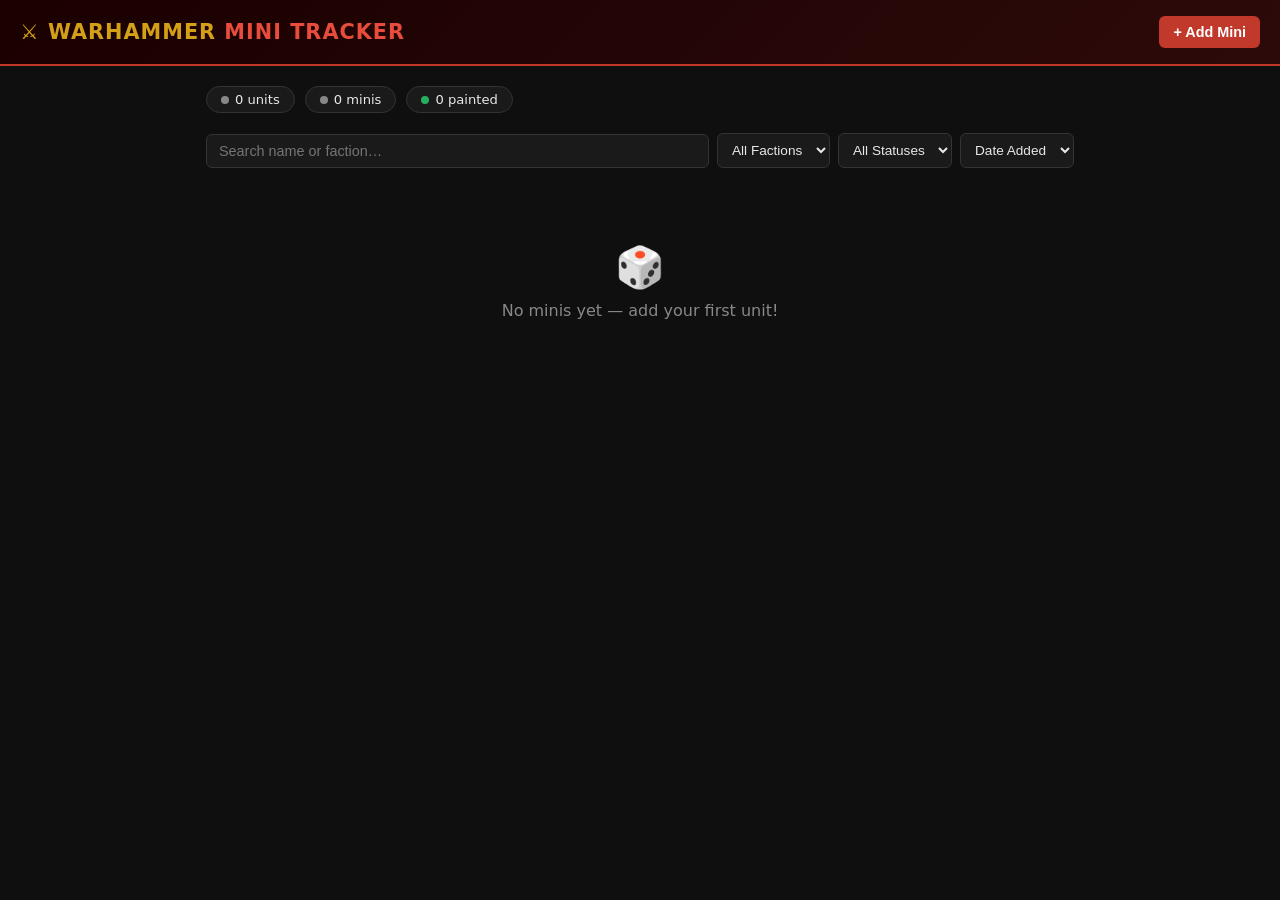
==== index.html @ ddbdaffd "Add Warhammer mini tracker web app Single-file HTML/CSS/JS tracker with localStorage persistence. Tr" ====
<!DOCTYPE html>
<html lang="en">
<head>
  <meta charset="UTF-8" />
  <meta name="viewport" content="width=device-width, initial-scale=1.0" />
  <title>Warhammer Mini Tracker</title>
  <style>
    *, *::before, *::after { box-sizing: border-box; margin: 0; padding: 0; }

    :root {
      --bg: #0f0f0f;
      --surface: #1a1a1a;
      --surface2: #242424;
      --border: #333;
      --accent: #c0392b;
      --accent2: #e74c3c;
      --gold: #d4a017;
      --text: #e8e8e8;
      --muted: #888;
      --unpainted: #555;
      --primed: #7f8c8d;
      --wip: #e67e22;
      --done: #27ae60;
    }

    body {
      background: var(--bg);
      color: var(--text);
      font-family: 'Segoe UI', system-ui, sans-serif;
      min-height: 100vh;
    }

    header {
      background: linear-gradient(135deg, #1a0000, #2d0a0a);
      border-bottom: 2px solid var(--accent);
      padding: 16px 20px;
      display: flex;
      align-items: center;
      justify-content: space-between;
      gap: 12px;
      position: sticky;
      top: 0;
      z-index: 100;
    }

    header h1 {
      font-size: 1.3rem;
      font-weight: 700;
      color: var(--gold);
      letter-spacing: 1px;
      text-transform: uppercase;
      white-space: nowrap;
    }

    header h1 span { color: var(--accent2); }

    .header-actions { display: flex; gap: 8px; }

    button {
      cursor: pointer;
      border: none;
      border-radius: 6px;
      font-size: 0.9rem;
      font-weight: 600;
      padding: 8px 14px;
      transition: background 0.15s, transform 0.1s;
    }
    button:active { transform: scale(0.97); }

    .btn-primary {
      background: var(--accent);
      color: #fff;
    }
    .btn-primary:hover { background: var(--accent2); }

    .btn-secondary {
      background: var(--surface2);
      color: var(--text);
      border: 1px solid var(--border);
    }
    .btn-secondary:hover { background: #2e2e2e; }

    .btn-danger {
      background: transparent;
      color: #e74c3c;
      border: 1px solid #e74c3c44;
      padding: 5px 10px;
      font-size: 0.8rem;
    }
    .btn-danger:hover { background: #e74c3c22; }

    .btn-edit {
      background: transparent;
      color: var(--gold);
      border: 1px solid #d4a01744;
      padding: 5px 10px;
      font-size: 0.8rem;
    }
    .btn-edit:hover { background: #d4a01722; }

    main { max-width: 900px; margin: 0 auto; padding: 20px 16px; }

    /* Stats bar */
    .stats {
      display: flex;
      gap: 10px;
      flex-wrap: wrap;
      margin-bottom: 20px;
    }
    .stat-chip {
      background: var(--surface);
      border: 1px solid var(--border);
      border-radius: 20px;
      padding: 5px 14px;
      font-size: 0.82rem;
      display: flex;
      align-items: center;
      gap: 6px;
    }
    .stat-chip .dot {
      width: 8px; height: 8px;
      border-radius: 50%;
      flex-shrink: 0;
    }

    /* Filters */
    .filters {
      display: flex;
      gap: 8px;
      flex-wrap: wrap;
      margin-bottom: 16px;
      align-items: center;
    }
    .filters input[type="text"] {
      flex: 1;
      min-width: 140px;
      background: var(--surface);
      border: 1px solid var(--border);
      border-radius: 6px;
      color: var(--text);
      padding: 8px 12px;
      font-size: 0.9rem;
    }
    .filters input[type="text"]:focus { outline: none; border-color: var(--accent); }

    select {
      background: var(--surface);
      border: 1px solid var(--border);
      border-radius: 6px;
      color: var(--text);
      padding: 8px 10px;
      font-size: 0.85rem;
      cursor: pointer;
    }
    select:focus { outline: none; border-color: var(--accent); }

    /* Mini cards grid */
    .grid {
      display: grid;
      grid-template-columns: repeat(auto-fill, minmax(260px, 1fr));
      gap: 12px;
    }

    .card {
      background: var(--surface);
      border: 1px solid var(--border);
      border-radius: 10px;
      padding: 14px;
      display: flex;
      flex-direction: column;
      gap: 8px;
      transition: border-color 0.2s;
    }
    .card:hover { border-color: #555; }

    .card-top {
      display: flex;
      justify-content: space-between;
      align-items: flex-start;
      gap: 8px;
    }

    .card-name {
      font-weight: 700;
      font-size: 1rem;
      color: var(--text);
      line-height: 1.3;
    }

    .card-qty {
      background: var(--surface2);
      border: 1px solid var(--border);
      border-radius: 12px;
      padding: 2px 9px;
      font-size: 0.78rem;
      color: var(--muted);
      white-space: nowrap;
      flex-shrink: 0;
    }

    .card-faction {
      font-size: 0.8rem;
      color: var(--gold);
      font-weight: 600;
      text-transform: uppercase;
      letter-spacing: 0.5px;
    }

    .card-meta {
      display: flex;
      gap: 6px;
      align-items: center;
      flex-wrap: wrap;
    }

    .status-badge {
      border-radius: 12px;
      padding: 3px 10px;
      font-size: 0.75rem;
      font-weight: 700;
      text-transform: uppercase;
      letter-spacing: 0.5px;
    }
    .status-unpainted { background: #55555533; color: #aaa; border: 1px solid #555; }
    .status-primed    { background: #7f8c8d33; color: #aaa; border: 1px solid #7f8c8d; }
    .status-wip       { background: #e67e2233; color: #e67e22; border: 1px solid #e67e22; }
    .status-done      { background: #27ae6033; color: #27ae60; border: 1px solid #27ae60; }

    .card-points {
      font-size: 0.78rem;
      color: var(--muted);
    }
    .card-points span { color: var(--text); font-weight: 600; }

    .card-notes {
      font-size: 0.82rem;
      color: var(--muted);
      font-style: italic;
      border-top: 1px solid var(--border);
      padding-top: 8px;
    }

    .card-actions {
      display: flex;
      gap: 6px;
      margin-top: 4px;
    }

    .empty {
      grid-column: 1 / -1;
      text-align: center;
      padding: 60px 20px;
      color: var(--muted);
    }
    .empty p:first-child { font-size: 2.5rem; margin-bottom: 10px; }

    /* Modal */
    .modal-overlay {
      display: none;
      position: fixed;
      inset: 0;
      background: #000000bb;
      z-index: 200;
      align-items: center;
      justify-content: center;
      padding: 16px;
    }
    .modal-overlay.open { display: flex; }

    .modal {
      background: var(--surface);
      border: 1px solid var(--border);
      border-radius: 12px;
      padding: 24px;
      width: 100%;
      max-width: 460px;
      max-height: 90vh;
      overflow-y: auto;
    }

    .modal h2 {
      font-size: 1.1rem;
      color: var(--gold);
      text-transform: uppercase;
      letter-spacing: 1px;
      margin-bottom: 20px;
    }

    .form-row {
      display: flex;
      gap: 10px;
    }

    .field {
      display: flex;
      flex-direction: column;
      gap: 5px;
      margin-bottom: 14px;
      flex: 1;
    }

    label {
      font-size: 0.8rem;
      color: var(--muted);
      text-transform: uppercase;
      letter-spacing: 0.5px;
    }

    input[type="text"], input[type="number"], textarea, .modal select {
      background: var(--surface2);
      border: 1px solid var(--border);
      border-radius: 6px;
      color: var(--text);
      padding: 9px 11px;
      font-size: 0.9rem;
      width: 100%;
    }
    input:focus, textarea:focus, .modal select:focus { outline: none; border-color: var(--accent); }

    textarea { resize: vertical; min-height: 70px; font-family: inherit; }

    .modal-actions {
      display: flex;
      gap: 8px;
      justify-content: flex-end;
      margin-top: 20px;
    }

    /* Progress bar */
    .progress-section { margin-bottom: 20px; }
    .progress-label {
      display: flex;
      justify-content: space-between;
      font-size: 0.78rem;
      color: var(--muted);
      margin-bottom: 5px;
    }
    .progress-bar {
      height: 6px;
      background: var(--surface2);
      border-radius: 3px;
      overflow: hidden;
      display: flex;
      gap: 2px;
    }
    .progress-bar div { height: 100%; transition: width 0.4s; }
    .pb-unpainted { background: #555; }
    .pb-primed    { background: #7f8c8d; }
    .pb-wip       { background: #e67e22; }
    .pb-done      { background: #27ae60; }

    @media (max-width: 480px) {
      header h1 { font-size: 1.05rem; }
      .grid { grid-template-columns: 1fr; }
    }
  </style>
</head>
<body>

<header>
  <h1>⚔ Warhammer <span>Mini Tracker</span></h1>
  <div class="header-actions">
    <button class="btn-primary" onclick="openModal()">+ Add Mini</button>
  </div>
</header>

<main>
  <div class="stats" id="stats"></div>

  <div class="progress-section" id="progressSection"></div>

  <div class="filters">
    <input type="text" id="search" placeholder="Search name or faction…" oninput="render()" />
    <select id="filterFaction" onchange="render()"><option value="">All Factions</option></select>
    <select id="filterStatus" onchange="render()">
      <option value="">All Statuses</option>
      <option value="unpainted">Unpainted</option>
      <option value="primed">Primed</option>
      <option value="wip">WIP</option>
      <option value="done">Done</option>
    </select>
    <select id="sortBy" onchange="render()">
      <option value="added">Date Added</option>
      <option value="name">Name</option>
      <option value="faction">Faction</option>
      <option value="status">Status</option>
    </select>
  </div>

  <div class="grid" id="grid"></div>
</main>

<!-- Modal -->
<div class="modal-overlay" id="modalOverlay" onclick="overlayClick(event)">
  <div class="modal">
    <h2 id="modalTitle">Add Mini</h2>
    <div class="form-row">
      <div class="field" style="flex:2">
        <label for="fName">Unit Name *</label>
        <input type="text" id="fName" placeholder="e.g. Space Marine Intercessors" />
      </div>
      <div class="field" style="flex:1">
        <label for="fQty">Qty</label>
        <input type="number" id="fQty" min="1" value="1" />
      </div>
    </div>
    <div class="field">
      <label for="fFaction">Faction / Army</label>
      <input type="text" id="fFaction" placeholder="e.g. Space Marines" list="factionList" />
      <datalist id="factionList"></datalist>
    </div>
    <div class="form-row">
      <div class="field">
        <label for="fStatus">Paint Status</label>
        <select id="fStatus">
          <option value="unpainted">Unpainted</option>
          <option value="primed">Primed</option>
          <option value="wip">WIP</option>
          <option value="done">Done</option>
        </select>
      </div>
      <div class="field">
        <label for="fPoints">Points Cost</label>
        <input type="number" id="fPoints" min="0" placeholder="e.g. 100" />
      </div>
    </div>
    <div class="field">
      <label for="fNotes">Notes</label>
      <textarea id="fNotes" placeholder="Basing ideas, colours, WIP progress…"></textarea>
    </div>
    <div class="modal-actions">
      <button class="btn-secondary" onclick="closeModal()">Cancel</button>
      <button class="btn-primary" onclick="saveMini()">Save</button>
    </div>
  </div>
</div>

<script>
  const STORAGE_KEY = 'wh_minis_v1';
  let minis = JSON.parse(localStorage.getItem(STORAGE_KEY) || '[]');
  let editingId = null;

  const STATUS_ORDER = { unpainted: 0, primed: 1, wip: 2, done: 3 };
  const STATUS_LABEL = { unpainted: 'Unpainted', primed: 'Primed', wip: 'WIP', done: 'Done' };

  function save() {
    localStorage.setItem(STORAGE_KEY, JSON.stringify(minis));
  }

  function uid() {
    return Date.now().toString(36) + Math.random().toString(36).slice(2);
  }

  function factions() {
    return [...new Set(minis.map(m => m.faction).filter(Boolean))].sort();
  }

  function openModal(id = null) {
    editingId = id;
    const m = id ? minis.find(x => x.id === id) : null;
    document.getElementById('modalTitle').textContent = id ? 'Edit Mini' : 'Add Mini';
    document.getElementById('fName').value = m?.name || '';
    document.getElementById('fQty').value = m?.qty ?? 1;
    document.getElementById('fFaction').value = m?.faction || '';
    document.getElementById('fStatus').value = m?.status || 'unpainted';
    document.getElementById('fPoints').value = m?.points ?? '';
    document.getElementById('fNotes').value = m?.notes || '';
    document.getElementById('modalOverlay').classList.add('open');
    document.getElementById('fName').focus();
  }

  function closeModal() {
    document.getElementById('modalOverlay').classList.remove('open');
    editingId = null;
  }

  function overlayClick(e) {
    if (e.target === document.getElementById('modalOverlay')) closeModal();
  }

  function saveMini() {
    const name = document.getElementById('fName').value.trim();
    if (!name) { document.getElementById('fName').focus(); return; }

    const data = {
      name,
      qty: Math.max(1, parseInt(document.getElementById('fQty').value) || 1),
      faction: document.getElementById('fFaction').value.trim(),
      status: document.getElementById('fStatus').value,
      points: document.getElementById('fPoints').value !== '' ? parseInt(document.getElementById('fPoints').value) : null,
      notes: document.getElementById('fNotes').value.trim(),
    };

    if (editingId) {
      const idx = minis.findIndex(m => m.id === editingId);
      minis[idx] = { ...minis[idx], ...data };
    } else {
      minis.push({ id: uid(), added: Date.now(), ...data });
    }

    save();
    closeModal();
    render();
  }

  function deleteMini(id) {
    const m = minis.find(x => x.id === id);
    if (!confirm(`Delete "${m?.name}"?`)) return;
    minis = minis.filter(x => x.id !== id);
    save();
    render();
  }

  function render() {
    const search = document.getElementById('search').value.toLowerCase();
    const filterFaction = document.getElementById('filterFaction').value;
    const filterStatus = document.getElementById('filterStatus').value;
    const sortBy = document.getElementById('sortBy').value;

    // Update faction datalist
    const dl = document.getElementById('factionList');
    dl.innerHTML = factions().map(f => `<option value="${esc(f)}">`).join('');

    // Update faction filter dropdown
    const ff = document.getElementById('filterFaction');
    const prevFaction = ff.value;
    ff.innerHTML = '<option value="">All Factions</option>' +
      factions().map(f => `<option value="${esc(f)}" ${f === prevFaction ? 'selected' : ''}>${esc(f)}</option>`).join('');

    let filtered = minis.filter(m => {
      if (filterFaction && m.faction !== filterFaction) return false;
      if (filterStatus && m.status !== filterStatus) return false;
      if (search && !m.name.toLowerCase().includes(search) && !m.faction?.toLowerCase().includes(search)) return false;
      return true;
    });

    filtered.sort((a, b) => {
      if (sortBy === 'name') return a.name.localeCompare(b.name);
      if (sortBy === 'faction') return (a.faction || '').localeCompare(b.faction || '') || a.name.localeCompare(b.name);
      if (sortBy === 'status') return STATUS_ORDER[a.status] - STATUS_ORDER[b.status];
      return b.added - a.added;
    });

    // Stats
    const totalMinis = minis.reduce((s, m) => s + m.qty, 0);
    const counts = { unpainted: 0, primed: 0, wip: 0, done: 0 };
    minis.forEach(m => { counts[m.status] = (counts[m.status] || 0) + m.qty; });
    const totalPoints = minis.reduce((s, m) => s + (m.points != null ? m.points * m.qty : 0), 0);

    document.getElementById('stats').innerHTML = `
      <div class="stat-chip"><span class="dot" style="background:#888"></span>${minis.length} unit${minis.length !== 1 ? 's' : ''}</div>
      <div class="stat-chip"><span class="dot" style="background:#888"></span>${totalMinis} mini${totalMinis !== 1 ? 's' : ''}</div>
      ${totalPoints > 0 ? `<div class="stat-chip"><span class="dot" style="background:var(--gold)"></span>${totalPoints} pts</div>` : ''}
      <div class="stat-chip"><span class="dot" style="background:var(--done)"></span>${counts.done} painted</div>
    `;

    // Progress bar
    const ps = document.getElementById('progressSection');
    if (totalMinis > 0) {
      const pct = s => ((counts[s] / totalMinis) * 100).toFixed(1);
      ps.innerHTML = `
        <div class="progress-label"><span>Painting Progress</span><span>${counts.done} / ${totalMinis} done (${pct('done')}%)</span></div>
        <div class="progress-bar">
          <div class="pb-done"    style="width:${pct('done')}%"></div>
          <div class="pb-wip"     style="width:${pct('wip')}%"></div>
          <div class="pb-primed"  style="width:${pct('primed')}%"></div>
          <div class="pb-unpainted" style="width:${pct('unpainted')}%"></div>
        </div>
      `;
    } else {
      ps.innerHTML = '';
    }

    // Grid
    const grid = document.getElementById('grid');
    if (filtered.length === 0) {
      grid.innerHTML = `<div class="empty"><p>🎲</p><p>${minis.length === 0 ? 'No minis yet — add your first unit!' : 'No minis match your filters.'}</p></div>`;
      return;
    }

    grid.innerHTML = filtered.map(m => `
      <div class="card">
        <div class="card-top">
          <div class="card-name">${esc(m.name)}</div>
          <div class="card-qty">×${m.qty}</div>
        </div>
        ${m.faction ? `<div class="card-faction">${esc(m.faction)}</div>` : ''}
        <div class="card-meta">
          <span class="status-badge status-${m.status}">${STATUS_LABEL[m.status]}</span>
          ${m.points != null ? `<span class="card-points"><span>${m.points * m.qty}</span> pts${m.qty > 1 ? ` (${m.points}/model)` : ''}</span>` : ''}
        </div>
        ${m.notes ? `<div class="card-notes">${esc(m.notes)}</div>` : ''}
        <div class="card-actions">
          <button class="btn-edit" onclick="openModal('${m.id}')">Edit</button>
          <button class="btn-danger" onclick="deleteMini('${m.id}')">Delete</button>
        </div>
      </div>
    `).join('');
  }

  function esc(s) {
    return String(s).replace(/&/g,'&amp;').replace(/</g,'&lt;').replace(/>/g,'&gt;').replace(/"/g,'&quot;');
  }

  // Keyboard shortcut: Escape closes modal
  document.addEventListener('keydown', e => {
    if (e.key === 'Escape') closeModal();
    if (e.key === 'Enter' && e.ctrlKey && document.getElementById('modalOverlay').classList.contains('open')) saveMini();
  });

  render();
</script>
</body>
</html>
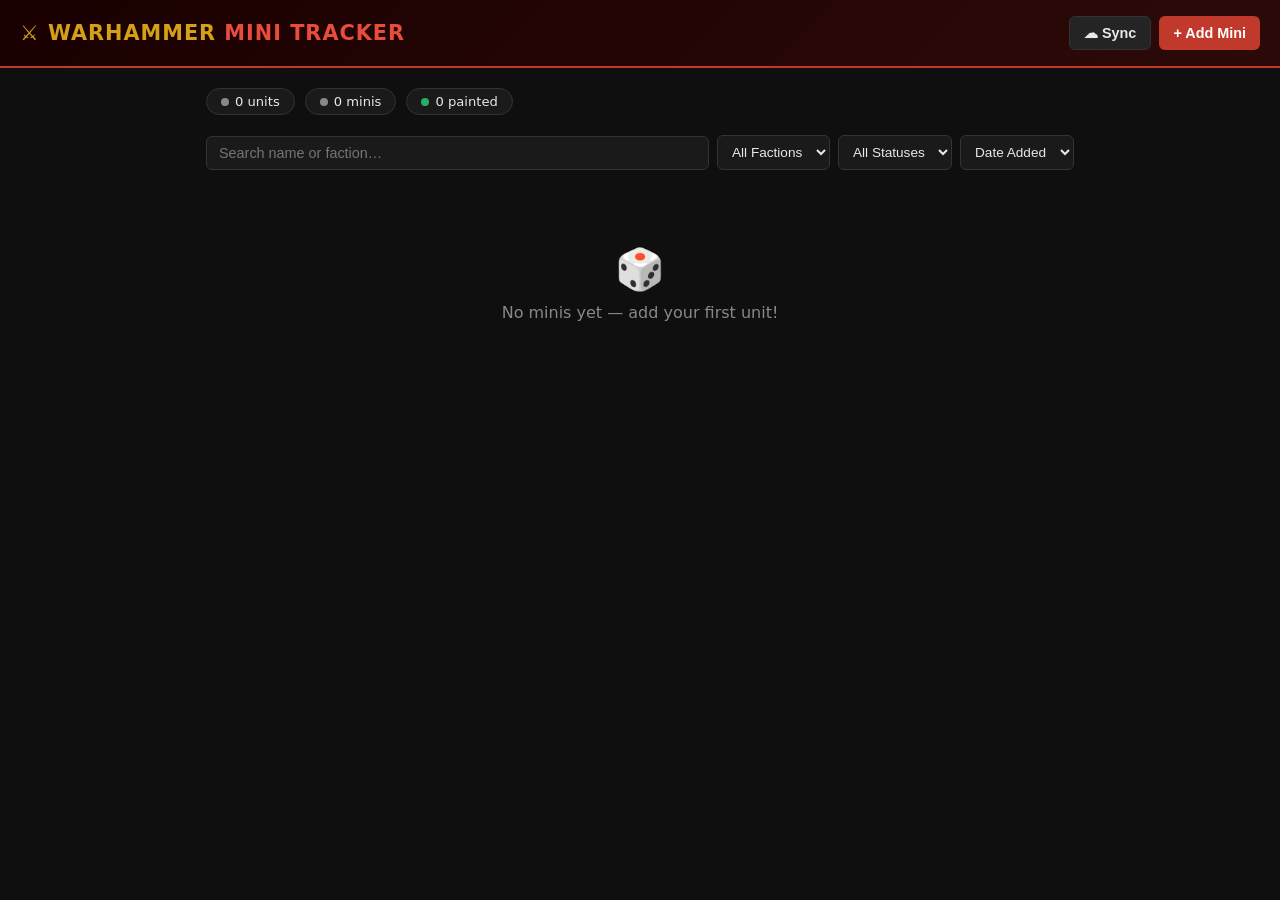
==== commit f5acfa25: "Add JSON export/import and Supabase cloud sync - Export/import the full collection as JSON for backu" ====
--- a/index.html
+++ b/index.html
@@ -349,6 +349,70 @@
     .pb-wip       { background: #e67e22; }
     .pb-done      { background: #27ae60; }
 
+    /* Sync modal */
+    .sync-block {
+      border: 1px solid var(--border);
+      border-radius: 8px;
+      padding: 14px;
+      margin-bottom: 16px;
+    }
+    .sync-block h3 {
+      font-size: 0.82rem;
+      color: var(--gold);
+      text-transform: uppercase;
+      letter-spacing: 0.5px;
+      margin-bottom: 6px;
+    }
+    .sync-hint {
+      font-size: 0.78rem;
+      color: var(--muted);
+      margin-bottom: 10px;
+      line-height: 1.4;
+    }
+    .sync-hint a { color: var(--accent2); }
+    .sync-row {
+      display: flex;
+      gap: 8px;
+      flex-wrap: wrap;
+    }
+    .sync-check {
+      display: flex;
+      align-items: center;
+      gap: 7px;
+      font-size: 0.82rem;
+      color: var(--text);
+      text-transform: none;
+      letter-spacing: 0;
+      margin: 4px 0 12px;
+      cursor: pointer;
+    }
+    .sync-check input { width: auto; }
+    .sync-status {
+      font-size: 0.8rem;
+      margin-top: 10px;
+      min-height: 1em;
+    }
+    .sync-status.ok { color: var(--done); }
+    .sync-status.err { color: var(--accent2); }
+    .sync-status.busy { color: var(--gold); }
+    .sync-sql {
+      margin-top: 12px;
+      font-size: 0.78rem;
+      color: var(--muted);
+    }
+    .sync-sql summary { cursor: pointer; color: var(--text); }
+    .sync-sql pre {
+      background: var(--bg);
+      border: 1px solid var(--border);
+      border-radius: 6px;
+      padding: 10px;
+      margin: 8px 0;
+      overflow-x: auto;
+      font-size: 0.74rem;
+      line-height: 1.4;
+      white-space: pre;
+    }
+
     @media (max-width: 480px) {
       header h1 { font-size: 1.05rem; }
       .grid { grid-template-columns: 1fr; }
@@ -360,6 +424,7 @@
 <header>
   <h1>⚔ Warhammer <span>Mini Tracker</span></h1>
   <div class="header-actions">
+    <button class="btn-secondary" onclick="openSync()" title="Sync &amp; backup">☁ Sync</button>
     <button class="btn-primary" onclick="openModal()">+ Add Mini</button>
   </div>
 </header>
@@ -435,16 +500,220 @@
   </div>
 </div>
 
+<!-- Sync / backup modal -->
+<div class="modal-overlay" id="syncOverlay" onclick="syncOverlayClick(event)">
+  <div class="modal">
+    <h2>☁ Sync &amp; Backup</h2>
+
+    <div class="sync-block">
+      <h3>Backup (this device)</h3>
+      <p class="sync-hint">Download your whole collection as a file, or load one back in. Works offline, no account needed.</p>
+      <div class="sync-row">
+        <button class="btn-secondary" onclick="exportData()">⬇ Export JSON</button>
+        <button class="btn-secondary" onclick="document.getElementById('importFile').click()">⬆ Import JSON</button>
+        <input type="file" id="importFile" accept="application/json,.json" style="display:none" onchange="importData(event)" />
+      </div>
+    </div>
+
+    <div class="sync-block">
+      <h3>Cloud sync (across devices)</h3>
+      <p class="sync-hint">Enter your free <a href="https://supabase.com" target="_blank" rel="noopener">Supabase</a> project details and a sync key (any phrase — use the same one on every device). One-time SQL setup is shown below.</p>
+      <div class="field">
+        <label for="sbUrl">Supabase URL</label>
+        <input type="text" id="sbUrl" placeholder="https://xxxx.supabase.co" />
+      </div>
+      <div class="field">
+        <label for="sbKey">Supabase anon key</label>
+        <input type="text" id="sbKey" placeholder="eyJ…" />
+      </div>
+      <div class="field">
+        <label for="sbSyncKey">Sync key (shared phrase)</label>
+        <input type="text" id="sbSyncKey" placeholder="e.g. my-grimdark-army" />
+      </div>
+      <label class="sync-check"><input type="checkbox" id="sbAuto" /> Auto-sync on every change</label>
+      <div class="sync-row">
+        <button class="btn-secondary" onclick="saveSyncConfig()">Save settings</button>
+        <button class="btn-primary" onclick="syncNow()">⇅ Sync now</button>
+      </div>
+      <div id="syncStatus" class="sync-status"></div>
+      <details class="sync-sql">
+        <summary>One-time database setup (SQL)</summary>
+        <pre>create table if not exists collections (
+  id text primary key,
+  data jsonb not null default '[]',
+  updated_at timestamptz not null default now()
+);
+alter table collections enable row level security;
+create policy "anon access" on collections
+  for all to anon using (true) with check (true);</pre>
+        <p class="sync-hint">Run this once in your Supabase project's SQL editor. Note: anyone with your URL, anon key, and sync key could read this data — fine for a hobby list, but don't store anything sensitive.</p>
+      </details>
+    </div>
+
+    <div class="modal-actions">
+      <button class="btn-secondary" onclick="closeSync()">Close</button>
+    </div>
+  </div>
+</div>
+
 <script>
   const STORAGE_KEY = 'wh_minis_v1';
+  const SYNC_KEY = 'wh_sync_cfg_v1';
   let minis = JSON.parse(localStorage.getItem(STORAGE_KEY) || '[]');
   let editingId = null;
+  let syncCfg = JSON.parse(localStorage.getItem(SYNC_KEY) || 'null') || { url: '', key: '', syncKey: '', auto: false };
+  let syncTimer = null;
 
   const STATUS_ORDER = { unpainted: 0, primed: 1, wip: 2, done: 3 };
   const STATUS_LABEL = { unpainted: 'Unpainted', primed: 'Primed', wip: 'WIP', done: 'Done' };
 
+  const MTIME_KEY = 'wh_minis_mtime_v1';
   function save() {
     localStorage.setItem(STORAGE_KEY, JSON.stringify(minis));
+    localStorage.setItem(MTIME_KEY, String(Date.now()));
+    if (syncConfigured() && syncCfg.auto) scheduleSync();
+  }
+  function localMtime() { return parseInt(localStorage.getItem(MTIME_KEY) || '0'); }
+
+  // ---------- Backup: export / import ----------
+  function exportData() {
+    const blob = new Blob([JSON.stringify(minis, null, 2)], { type: 'application/json' });
+    const a = document.createElement('a');
+    a.href = URL.createObjectURL(blob);
+    a.download = `warhammer-minis-${new Date().toISOString().slice(0,10)}.json`;
+    a.click();
+    URL.revokeObjectURL(a.href);
+  }
+
+  function importData(e) {
+    const file = e.target.files[0];
+    if (!file) return;
+    const reader = new FileReader();
+    reader.onload = () => {
+      try {
+        const data = JSON.parse(reader.result);
+        if (!Array.isArray(data)) throw new Error('Not a collection file');
+        if (!confirm(`Import ${data.length} unit(s)? This replaces your current list on this device.`)) return;
+        minis = data.map(m => ({ id: m.id || uid(), added: m.added || Date.now(), ...m }));
+        save();
+        render();
+        alert('Import complete.');
+      } catch (err) {
+        alert('Could not read that file: ' + err.message);
+      }
+    };
+    reader.readAsText(file);
+    e.target.value = '';
+  }
+
+  // ---------- Cloud sync (Supabase REST) ----------
+  function syncConfigured() {
+    return !!(syncCfg.url && syncCfg.key && syncCfg.syncKey);
+  }
+
+  function openSync() {
+    document.getElementById('sbUrl').value = syncCfg.url || '';
+    document.getElementById('sbKey').value = syncCfg.key || '';
+    document.getElementById('sbSyncKey').value = syncCfg.syncKey || '';
+    document.getElementById('sbAuto').checked = !!syncCfg.auto;
+    setSyncStatus('', '');
+    document.getElementById('syncOverlay').classList.add('open');
+  }
+  function closeSync() { document.getElementById('syncOverlay').classList.remove('open'); }
+  function syncOverlayClick(e) {
+    if (e.target === document.getElementById('syncOverlay')) closeSync();
+  }
+
+  function saveSyncConfig() {
+    syncCfg = {
+      url: document.getElementById('sbUrl').value.trim().replace(/\/+$/, ''),
+      key: document.getElementById('sbKey').value.trim(),
+      syncKey: document.getElementById('sbSyncKey').value.trim(),
+      auto: document.getElementById('sbAuto').checked,
+    };
+    localStorage.setItem(SYNC_KEY, JSON.stringify(syncCfg));
+    setSyncStatus(syncConfigured() ? 'Settings saved.' : 'Fill in all three fields to enable cloud sync.', syncConfigured() ? 'ok' : 'err');
+  }
+
+  function setSyncStatus(msg, cls) {
+    const el = document.getElementById('syncStatus');
+    if (!el) return;
+    el.textContent = msg;
+    el.className = 'sync-status' + (cls ? ' ' + cls : '');
+  }
+
+  function scheduleSync() {
+    clearTimeout(syncTimer);
+    syncTimer = setTimeout(() => pushRemote().catch(() => {}), 1500);
+  }
+
+  function sbHeaders() {
+    return {
+      'apikey': syncCfg.key,
+      'Authorization': 'Bearer ' + syncCfg.key,
+      'Content-Type': 'application/json',
+    };
+  }
+
+  async function pushRemote() {
+    if (!syncConfigured()) return;
+    const body = [{ id: syncCfg.syncKey, data: minis, updated_at: new Date(localMtime() || Date.now()).toISOString() }];
+    const res = await fetch(`${syncCfg.url}/rest/v1/collections?on_conflict=id`, {
+      method: 'POST',
+      headers: { ...sbHeaders(), 'Prefer': 'resolution=merge-duplicates' },
+      body: JSON.stringify(body),
+    });
+    if (!res.ok) throw new Error('push failed: ' + res.status + ' ' + (await res.text()));
+  }
+
+  async function pullRemote() {
+    if (!syncConfigured()) return null;
+    const res = await fetch(
+      `${syncCfg.url}/rest/v1/collections?id=eq.${encodeURIComponent(syncCfg.syncKey)}&select=data,updated_at`,
+      { headers: sbHeaders() }
+    );
+    if (!res.ok) throw new Error('pull failed: ' + res.status + ' ' + (await res.text()));
+    const rows = await res.json();
+    return rows.length ? rows[0] : null;
+  }
+
+  // Last-write-wins: whichever side was modified most recently is the winner.
+  async function syncNow() {
+    saveSyncConfig();
+    if (!syncConfigured()) return;
+    setSyncStatus('Syncing…', 'busy');
+    try {
+      const remote = await pullRemote();
+      const remoteTime = remote ? new Date(remote.updated_at).getTime() : 0;
+      if (remote && Array.isArray(remote.data) && remoteTime > localMtime()) {
+        minis = remote.data;
+        localStorage.setItem(STORAGE_KEY, JSON.stringify(minis));
+        localStorage.setItem(MTIME_KEY, String(remoteTime));
+        render();
+        setSyncStatus(`Pulled ${minis.length} unit(s) from cloud (newer).`, 'ok');
+      } else {
+        await pushRemote();
+        setSyncStatus(`Pushed ${minis.length} unit(s) to cloud.`, 'ok');
+      }
+    } catch (err) {
+      setSyncStatus('Sync error: ' + err.message, 'err');
+    }
+  }
+
+  // On load, if cloud is configured, adopt the remote copy when it's newer.
+  async function initSync() {
+    if (!syncConfigured()) return;
+    try {
+      const remote = await pullRemote();
+      if (!remote || !Array.isArray(remote.data)) return;
+      const remoteTime = new Date(remote.updated_at).getTime();
+      if (remoteTime > localMtime() && JSON.stringify(remote.data) !== JSON.stringify(minis)) {
+        minis = remote.data;
+        localStorage.setItem(STORAGE_KEY, JSON.stringify(minis));
+        localStorage.setItem(MTIME_KEY, String(remoteTime));
+        render();
+      }
+    } catch (_) { /* offline or not set up yet — silent */ }
   }
 
   function uid() {
@@ -602,13 +871,14 @@
     return String(s).replace(/&/g,'&amp;').replace(/</g,'&lt;').replace(/>/g,'&gt;').replace(/"/g,'&quot;');
   }
 
-  // Keyboard shortcut: Escape closes modal
+  // Keyboard shortcut: Escape closes modals
   document.addEventListener('keydown', e => {
-    if (e.key === 'Escape') closeModal();
+    if (e.key === 'Escape') { closeModal(); closeSync(); }
     if (e.key === 'Enter' && e.ctrlKey && document.getElementById('modalOverlay').classList.contains('open')) saveMini();
   });
 
   render();
+  initSync();
 </script>
 </body>
 </html>
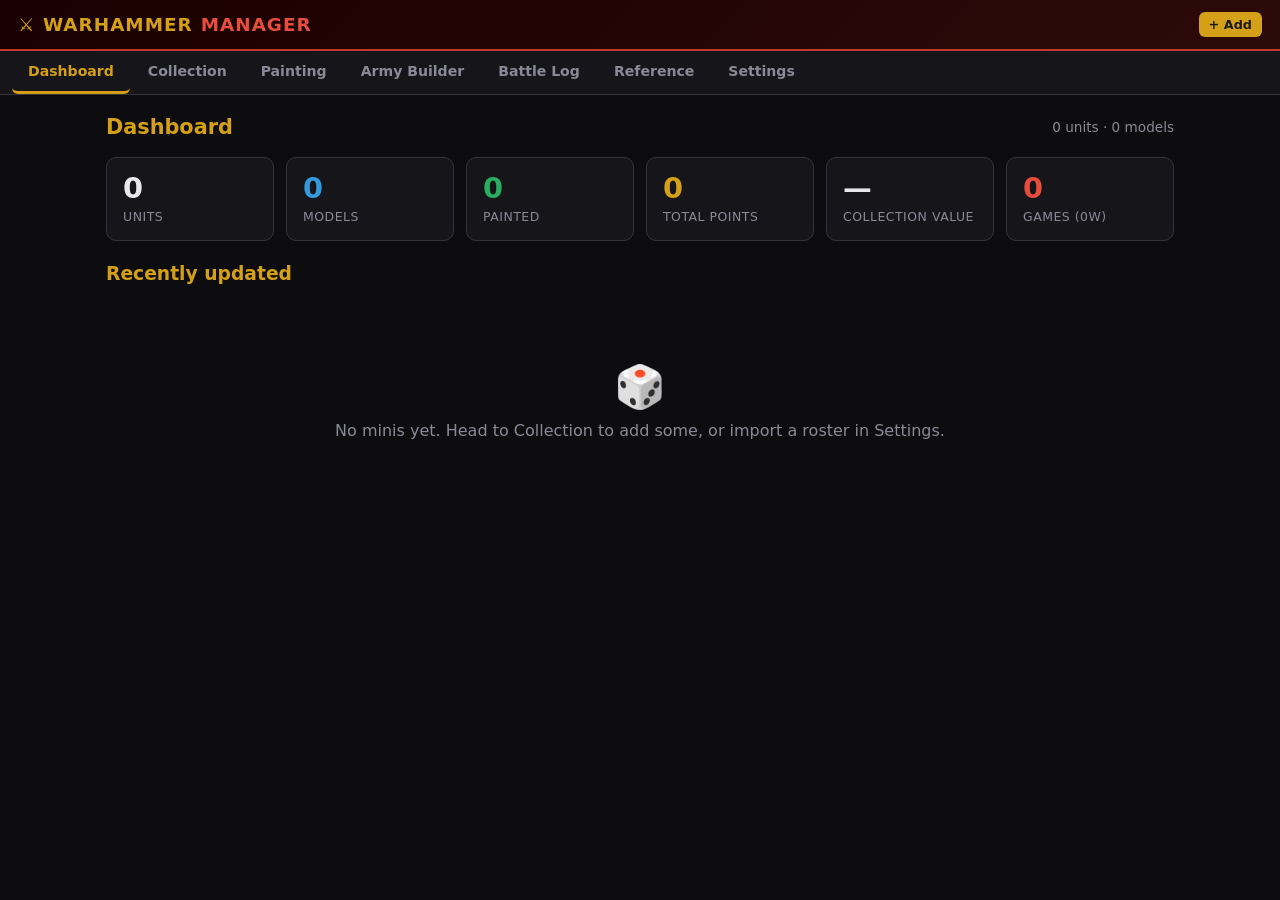
==== commit 195d3078: "Rebuild as multi-section Collection Manager Expand from single-list tracker into a full app: Dashboa" ====
--- a/index.html
+++ b/index.html
@@ -3,882 +3,21 @@
 <head>
   <meta charset="UTF-8" />
   <meta name="viewport" content="width=device-width, initial-scale=1.0" />
-  <title>Warhammer Mini Tracker</title>
-  <style>
-    *, *::before, *::after { box-sizing: border-box; margin: 0; padding: 0; }
-
-    :root {
-      --bg: #0f0f0f;
-      --surface: #1a1a1a;
-      --surface2: #242424;
-      --border: #333;
-      --accent: #c0392b;
-      --accent2: #e74c3c;
-      --gold: #d4a017;
-      --text: #e8e8e8;
-      --muted: #888;
-      --unpainted: #555;
-      --primed: #7f8c8d;
-      --wip: #e67e22;
-      --done: #27ae60;
-    }
-
-    body {
-      background: var(--bg);
-      color: var(--text);
-      font-family: 'Segoe UI', system-ui, sans-serif;
-      min-height: 100vh;
-    }
-
-    header {
-      background: linear-gradient(135deg, #1a0000, #2d0a0a);
-      border-bottom: 2px solid var(--accent);
-      padding: 16px 20px;
-      display: flex;
-      align-items: center;
-      justify-content: space-between;
-      gap: 12px;
-      position: sticky;
-      top: 0;
-      z-index: 100;
-    }
-
-    header h1 {
-      font-size: 1.3rem;
-      font-weight: 700;
-      color: var(--gold);
-      letter-spacing: 1px;
-      text-transform: uppercase;
-      white-space: nowrap;
-    }
-
-    header h1 span { color: var(--accent2); }
-
-    .header-actions { display: flex; gap: 8px; }
-
-    button {
-      cursor: pointer;
-      border: none;
-      border-radius: 6px;
-      font-size: 0.9rem;
-      font-weight: 600;
-      padding: 8px 14px;
-      transition: background 0.15s, transform 0.1s;
-    }
-    button:active { transform: scale(0.97); }
-
-    .btn-primary {
-      background: var(--accent);
-      color: #fff;
-    }
-    .btn-primary:hover { background: var(--accent2); }
-
-    .btn-secondary {
-      background: var(--surface2);
-      color: var(--text);
-      border: 1px solid var(--border);
-    }
-    .btn-secondary:hover { background: #2e2e2e; }
-
-    .btn-danger {
-      background: transparent;
-      color: #e74c3c;
-      border: 1px solid #e74c3c44;
-      padding: 5px 10px;
-      font-size: 0.8rem;
-    }
-    .btn-danger:hover { background: #e74c3c22; }
-
-    .btn-edit {
-      background: transparent;
-      color: var(--gold);
-      border: 1px solid #d4a01744;
-      padding: 5px 10px;
-      font-size: 0.8rem;
-    }
-    .btn-edit:hover { background: #d4a01722; }
-
-    main { max-width: 900px; margin: 0 auto; padding: 20px 16px; }
-
-    /* Stats bar */
-    .stats {
-      display: flex;
-      gap: 10px;
-      flex-wrap: wrap;
-      margin-bottom: 20px;
-    }
-    .stat-chip {
-      background: var(--surface);
-      border: 1px solid var(--border);
-      border-radius: 20px;
-      padding: 5px 14px;
-      font-size: 0.82rem;
-      display: flex;
-      align-items: center;
-      gap: 6px;
-    }
-    .stat-chip .dot {
-      width: 8px; height: 8px;
-      border-radius: 50%;
-      flex-shrink: 0;
-    }
-
-    /* Filters */
-    .filters {
-      display: flex;
-      gap: 8px;
-      flex-wrap: wrap;
-      margin-bottom: 16px;
-      align-items: center;
-    }
-    .filters input[type="text"] {
-      flex: 1;
-      min-width: 140px;
-      background: var(--surface);
-      border: 1px solid var(--border);
-      border-radius: 6px;
-      color: var(--text);
-      padding: 8px 12px;
-      font-size: 0.9rem;
-    }
-    .filters input[type="text"]:focus { outline: none; border-color: var(--accent); }
-
-    select {
-      background: var(--surface);
-      border: 1px solid var(--border);
-      border-radius: 6px;
-      color: var(--text);
-      padding: 8px 10px;
-      font-size: 0.85rem;
-      cursor: pointer;
-    }
-    select:focus { outline: none; border-color: var(--accent); }
-
-    /* Mini cards grid */
-    .grid {
-      display: grid;
-      grid-template-columns: repeat(auto-fill, minmax(260px, 1fr));
-      gap: 12px;
-    }
-
-    .card {
-      background: var(--surface);
-      border: 1px solid var(--border);
-      border-radius: 10px;
-      padding: 14px;
-      display: flex;
-      flex-direction: column;
-      gap: 8px;
-      transition: border-color 0.2s;
-    }
-    .card:hover { border-color: #555; }
-
-    .card-top {
-      display: flex;
-      justify-content: space-between;
-      align-items: flex-start;
-      gap: 8px;
-    }
-
-    .card-name {
-      font-weight: 700;
-      font-size: 1rem;
-      color: var(--text);
-      line-height: 1.3;
-    }
-
-    .card-qty {
-      background: var(--surface2);
-      border: 1px solid var(--border);
-      border-radius: 12px;
-      padding: 2px 9px;
-      font-size: 0.78rem;
-      color: var(--muted);
-      white-space: nowrap;
-      flex-shrink: 0;
-    }
-
-    .card-faction {
-      font-size: 0.8rem;
-      color: var(--gold);
-      font-weight: 600;
-      text-transform: uppercase;
-      letter-spacing: 0.5px;
-    }
-
-    .card-meta {
-      display: flex;
-      gap: 6px;
-      align-items: center;
-      flex-wrap: wrap;
-    }
-
-    .status-badge {
-      border-radius: 12px;
-      padding: 3px 10px;
-      font-size: 0.75rem;
-      font-weight: 700;
-      text-transform: uppercase;
-      letter-spacing: 0.5px;
-    }
-    .status-unpainted { background: #55555533; color: #aaa; border: 1px solid #555; }
-    .status-primed    { background: #7f8c8d33; color: #aaa; border: 1px solid #7f8c8d; }
-    .status-wip       { background: #e67e2233; color: #e67e22; border: 1px solid #e67e22; }
-    .status-done      { background: #27ae6033; color: #27ae60; border: 1px solid #27ae60; }
-
-    .card-points {
-      font-size: 0.78rem;
-      color: var(--muted);
-    }
-    .card-points span { color: var(--text); font-weight: 600; }
-
-    .card-notes {
-      font-size: 0.82rem;
-      color: var(--muted);
-      font-style: italic;
-      border-top: 1px solid var(--border);
-      padding-top: 8px;
-    }
-
-    .card-actions {
-      display: flex;
-      gap: 6px;
-      margin-top: 4px;
-    }
-
-    .empty {
-      grid-column: 1 / -1;
-      text-align: center;
-      padding: 60px 20px;
-      color: var(--muted);
-    }
-    .empty p:first-child { font-size: 2.5rem; margin-bottom: 10px; }
-
-    /* Modal */
-    .modal-overlay {
-      display: none;
-      position: fixed;
-      inset: 0;
-      background: #000000bb;
-      z-index: 200;
-      align-items: center;
-      justify-content: center;
-      padding: 16px;
-    }
-    .modal-overlay.open { display: flex; }
-
-    .modal {
-      background: var(--surface);
-      border: 1px solid var(--border);
-      border-radius: 12px;
-      padding: 24px;
-      width: 100%;
-      max-width: 460px;
-      max-height: 90vh;
-      overflow-y: auto;
-    }
-
-    .modal h2 {
-      font-size: 1.1rem;
-      color: var(--gold);
-      text-transform: uppercase;
-      letter-spacing: 1px;
-      margin-bottom: 20px;
-    }
-
-    .form-row {
-      display: flex;
-      gap: 10px;
-    }
-
-    .field {
-      display: flex;
-      flex-direction: column;
-      gap: 5px;
-      margin-bottom: 14px;
-      flex: 1;
-    }
-
-    label {
-      font-size: 0.8rem;
-      color: var(--muted);
-      text-transform: uppercase;
-      letter-spacing: 0.5px;
-    }
-
-    input[type="text"], input[type="number"], textarea, .modal select {
-      background: var(--surface2);
-      border: 1px solid var(--border);
-      border-radius: 6px;
-      color: var(--text);
-      padding: 9px 11px;
-      font-size: 0.9rem;
-      width: 100%;
-    }
-    input:focus, textarea:focus, .modal select:focus { outline: none; border-color: var(--accent); }
-
-    textarea { resize: vertical; min-height: 70px; font-family: inherit; }
-
-    .modal-actions {
-      display: flex;
-      gap: 8px;
-      justify-content: flex-end;
-      margin-top: 20px;
-    }
-
-    /* Progress bar */
-    .progress-section { margin-bottom: 20px; }
-    .progress-label {
-      display: flex;
-      justify-content: space-between;
-      font-size: 0.78rem;
-      color: var(--muted);
-      margin-bottom: 5px;
-    }
-    .progress-bar {
-      height: 6px;
-      background: var(--surface2);
-      border-radius: 3px;
-      overflow: hidden;
-      display: flex;
-      gap: 2px;
-    }
-    .progress-bar div { height: 100%; transition: width 0.4s; }
-    .pb-unpainted { background: #555; }
-    .pb-primed    { background: #7f8c8d; }
-    .pb-wip       { background: #e67e22; }
-    .pb-done      { background: #27ae60; }
-
-    /* Sync modal */
-    .sync-block {
-      border: 1px solid var(--border);
-      border-radius: 8px;
-      padding: 14px;
-      margin-bottom: 16px;
-    }
-    .sync-block h3 {
-      font-size: 0.82rem;
-      color: var(--gold);
-      text-transform: uppercase;
-      letter-spacing: 0.5px;
-      margin-bottom: 6px;
-    }
-    .sync-hint {
-      font-size: 0.78rem;
-      color: var(--muted);
-      margin-bottom: 10px;
-      line-height: 1.4;
-    }
-    .sync-hint a { color: var(--accent2); }
-    .sync-row {
-      display: flex;
-      gap: 8px;
-      flex-wrap: wrap;
-    }
-    .sync-check {
-      display: flex;
-      align-items: center;
-      gap: 7px;
-      font-size: 0.82rem;
-      color: var(--text);
-      text-transform: none;
-      letter-spacing: 0;
-      margin: 4px 0 12px;
-      cursor: pointer;
-    }
-    .sync-check input { width: auto; }
-    .sync-status {
-      font-size: 0.8rem;
-      margin-top: 10px;
-      min-height: 1em;
-    }
-    .sync-status.ok { color: var(--done); }
-    .sync-status.err { color: var(--accent2); }
-    .sync-status.busy { color: var(--gold); }
-    .sync-sql {
-      margin-top: 12px;
-      font-size: 0.78rem;
-      color: var(--muted);
-    }
-    .sync-sql summary { cursor: pointer; color: var(--text); }
-    .sync-sql pre {
-      background: var(--bg);
-      border: 1px solid var(--border);
-      border-radius: 6px;
-      padding: 10px;
-      margin: 8px 0;
-      overflow-x: auto;
-      font-size: 0.74rem;
-      line-height: 1.4;
-      white-space: pre;
-    }
-
-    @media (max-width: 480px) {
-      header h1 { font-size: 1.05rem; }
-      .grid { grid-template-columns: 1fr; }
-    }
-  </style>
+  <meta name="theme-color" content="#1a0000" />
+  <title>Warhammer Collection Manager</title>
+  <link rel="stylesheet" href="assets/css/styles.css" />
 </head>
 <body>
-
-<header>
-  <h1>⚔ Warhammer <span>Mini Tracker</span></h1>
-  <div class="header-actions">
-    <button class="btn-secondary" onclick="openSync()" title="Sync &amp; backup">☁ Sync</button>
-    <button class="btn-primary" onclick="openModal()">+ Add Mini</button>
-  </div>
-</header>
-
-<main>
-  <div class="stats" id="stats"></div>
-
-  <div class="progress-section" id="progressSection"></div>
-
-  <div class="filters">
-    <input type="text" id="search" placeholder="Search name or faction…" oninput="render()" />
-    <select id="filterFaction" onchange="render()"><option value="">All Factions</option></select>
-    <select id="filterStatus" onchange="render()">
-      <option value="">All Statuses</option>
-      <option value="unpainted">Unpainted</option>
-      <option value="primed">Primed</option>
-      <option value="wip">WIP</option>
-      <option value="done">Done</option>
-    </select>
-    <select id="sortBy" onchange="render()">
-      <option value="added">Date Added</option>
-      <option value="name">Name</option>
-      <option value="faction">Faction</option>
-      <option value="status">Status</option>
-    </select>
-  </div>
-
-  <div class="grid" id="grid"></div>
-</main>
-
-<!-- Modal -->
-<div class="modal-overlay" id="modalOverlay" onclick="overlayClick(event)">
-  <div class="modal">
-    <h2 id="modalTitle">Add Mini</h2>
-    <div class="form-row">
-      <div class="field" style="flex:2">
-        <label for="fName">Unit Name *</label>
-        <input type="text" id="fName" placeholder="e.g. Space Marine Intercessors" />
-      </div>
-      <div class="field" style="flex:1">
-        <label for="fQty">Qty</label>
-        <input type="number" id="fQty" min="1" value="1" />
-      </div>
-    </div>
-    <div class="field">
-      <label for="fFaction">Faction / Army</label>
-      <input type="text" id="fFaction" placeholder="e.g. Space Marines" list="factionList" />
-      <datalist id="factionList"></datalist>
-    </div>
-    <div class="form-row">
-      <div class="field">
-        <label for="fStatus">Paint Status</label>
-        <select id="fStatus">
-          <option value="unpainted">Unpainted</option>
-          <option value="primed">Primed</option>
-          <option value="wip">WIP</option>
-          <option value="done">Done</option>
-        </select>
-      </div>
-      <div class="field">
-        <label for="fPoints">Points Cost</label>
-        <input type="number" id="fPoints" min="0" placeholder="e.g. 100" />
-      </div>
-    </div>
-    <div class="field">
-      <label for="fNotes">Notes</label>
-      <textarea id="fNotes" placeholder="Basing ideas, colours, WIP progress…"></textarea>
-    </div>
-    <div class="modal-actions">
-      <button class="btn-secondary" onclick="closeModal()">Cancel</button>
-      <button class="btn-primary" onclick="saveMini()">Save</button>
+  <div class="topbar">
+    <div class="brand">⚔ Warhammer <span>Manager</span></div>
+    <div class="topbar-actions">
+      <button class="btn-gold btn-sm" onclick="location.hash='collection'">+ Add</button>
     </div>
   </div>
-</div>
+  <nav class="nav" id="nav"></nav>
+  <main id="view"></main>
 
-<!-- Sync / backup modal -->
-<div class="modal-overlay" id="syncOverlay" onclick="syncOverlayClick(event)">
-  <div class="modal">
-    <h2>☁ Sync &amp; Backup</h2>
-
-    <div class="sync-block">
-      <h3>Backup (this device)</h3>
-      <p class="sync-hint">Download your whole collection as a file, or load one back in. Works offline, no account needed.</p>
-      <div class="sync-row">
-        <button class="btn-secondary" onclick="exportData()">⬇ Export JSON</button>
-        <button class="btn-secondary" onclick="document.getElementById('importFile').click()">⬆ Import JSON</button>
-        <input type="file" id="importFile" accept="application/json,.json" style="display:none" onchange="importData(event)" />
-      </div>
-    </div>
-
-    <div class="sync-block">
-      <h3>Cloud sync (across devices)</h3>
-      <p class="sync-hint">Enter your free <a href="https://supabase.com" target="_blank" rel="noopener">Supabase</a> project details and a sync key (any phrase — use the same one on every device). One-time SQL setup is shown below.</p>
-      <div class="field">
-        <label for="sbUrl">Supabase URL</label>
-        <input type="text" id="sbUrl" placeholder="https://xxxx.supabase.co" />
-      </div>
-      <div class="field">
-        <label for="sbKey">Supabase anon key</label>
-        <input type="text" id="sbKey" placeholder="eyJ…" />
-      </div>
-      <div class="field">
-        <label for="sbSyncKey">Sync key (shared phrase)</label>
-        <input type="text" id="sbSyncKey" placeholder="e.g. my-grimdark-army" />
-      </div>
-      <label class="sync-check"><input type="checkbox" id="sbAuto" /> Auto-sync on every change</label>
-      <div class="sync-row">
-        <button class="btn-secondary" onclick="saveSyncConfig()">Save settings</button>
-        <button class="btn-primary" onclick="syncNow()">⇅ Sync now</button>
-      </div>
-      <div id="syncStatus" class="sync-status"></div>
-      <details class="sync-sql">
-        <summary>One-time database setup (SQL)</summary>
-        <pre>create table if not exists collections (
-  id text primary key,
-  data jsonb not null default '[]',
-  updated_at timestamptz not null default now()
-);
-alter table collections enable row level security;
-create policy "anon access" on collections
-  for all to anon using (true) with check (true);</pre>
-        <p class="sync-hint">Run this once in your Supabase project's SQL editor. Note: anyone with your URL, anon key, and sync key could read this data — fine for a hobby list, but don't store anything sensitive.</p>
-      </details>
-    </div>
-
-    <div class="modal-actions">
-      <button class="btn-secondary" onclick="closeSync()">Close</button>
-    </div>
-  </div>
-</div>
-
-<script>
-  const STORAGE_KEY = 'wh_minis_v1';
-  const SYNC_KEY = 'wh_sync_cfg_v1';
-  let minis = JSON.parse(localStorage.getItem(STORAGE_KEY) || '[]');
-  let editingId = null;
-  let syncCfg = JSON.parse(localStorage.getItem(SYNC_KEY) || 'null') || { url: '', key: '', syncKey: '', auto: false };
-  let syncTimer = null;
-
-  const STATUS_ORDER = { unpainted: 0, primed: 1, wip: 2, done: 3 };
-  const STATUS_LABEL = { unpainted: 'Unpainted', primed: 'Primed', wip: 'WIP', done: 'Done' };
-
-  const MTIME_KEY = 'wh_minis_mtime_v1';
-  function save() {
-    localStorage.setItem(STORAGE_KEY, JSON.stringify(minis));
-    localStorage.setItem(MTIME_KEY, String(Date.now()));
-    if (syncConfigured() && syncCfg.auto) scheduleSync();
-  }
-  function localMtime() { return parseInt(localStorage.getItem(MTIME_KEY) || '0'); }
-
-  // ---------- Backup: export / import ----------
-  function exportData() {
-    const blob = new Blob([JSON.stringify(minis, null, 2)], { type: 'application/json' });
-    const a = document.createElement('a');
-    a.href = URL.createObjectURL(blob);
-    a.download = `warhammer-minis-${new Date().toISOString().slice(0,10)}.json`;
-    a.click();
-    URL.revokeObjectURL(a.href);
-  }
-
-  function importData(e) {
-    const file = e.target.files[0];
-    if (!file) return;
-    const reader = new FileReader();
-    reader.onload = () => {
-      try {
-        const data = JSON.parse(reader.result);
-        if (!Array.isArray(data)) throw new Error('Not a collection file');
-        if (!confirm(`Import ${data.length} unit(s)? This replaces your current list on this device.`)) return;
-        minis = data.map(m => ({ id: m.id || uid(), added: m.added || Date.now(), ...m }));
-        save();
-        render();
-        alert('Import complete.');
-      } catch (err) {
-        alert('Could not read that file: ' + err.message);
-      }
-    };
-    reader.readAsText(file);
-    e.target.value = '';
-  }
-
-  // ---------- Cloud sync (Supabase REST) ----------
-  function syncConfigured() {
-    return !!(syncCfg.url && syncCfg.key && syncCfg.syncKey);
-  }
-
-  function openSync() {
-    document.getElementById('sbUrl').value = syncCfg.url || '';
-    document.getElementById('sbKey').value = syncCfg.key || '';
-    document.getElementById('sbSyncKey').value = syncCfg.syncKey || '';
-    document.getElementById('sbAuto').checked = !!syncCfg.auto;
-    setSyncStatus('', '');
-    document.getElementById('syncOverlay').classList.add('open');
-  }
-  function closeSync() { document.getElementById('syncOverlay').classList.remove('open'); }
-  function syncOverlayClick(e) {
-    if (e.target === document.getElementById('syncOverlay')) closeSync();
-  }
-
-  function saveSyncConfig() {
-    syncCfg = {
-      url: document.getElementById('sbUrl').value.trim().replace(/\/+$/, ''),
-      key: document.getElementById('sbKey').value.trim(),
-      syncKey: document.getElementById('sbSyncKey').value.trim(),
-      auto: document.getElementById('sbAuto').checked,
-    };
-    localStorage.setItem(SYNC_KEY, JSON.stringify(syncCfg));
-    setSyncStatus(syncConfigured() ? 'Settings saved.' : 'Fill in all three fields to enable cloud sync.', syncConfigured() ? 'ok' : 'err');
-  }
-
-  function setSyncStatus(msg, cls) {
-    const el = document.getElementById('syncStatus');
-    if (!el) return;
-    el.textContent = msg;
-    el.className = 'sync-status' + (cls ? ' ' + cls : '');
-  }
-
-  function scheduleSync() {
-    clearTimeout(syncTimer);
-    syncTimer = setTimeout(() => pushRemote().catch(() => {}), 1500);
-  }
-
-  function sbHeaders() {
-    return {
-      'apikey': syncCfg.key,
-      'Authorization': 'Bearer ' + syncCfg.key,
-      'Content-Type': 'application/json',
-    };
-  }
-
-  async function pushRemote() {
-    if (!syncConfigured()) return;
-    const body = [{ id: syncCfg.syncKey, data: minis, updated_at: new Date(localMtime() || Date.now()).toISOString() }];
-    const res = await fetch(`${syncCfg.url}/rest/v1/collections?on_conflict=id`, {
-      method: 'POST',
-      headers: { ...sbHeaders(), 'Prefer': 'resolution=merge-duplicates' },
-      body: JSON.stringify(body),
-    });
-    if (!res.ok) throw new Error('push failed: ' + res.status + ' ' + (await res.text()));
-  }
-
-  async function pullRemote() {
-    if (!syncConfigured()) return null;
-    const res = await fetch(
-      `${syncCfg.url}/rest/v1/collections?id=eq.${encodeURIComponent(syncCfg.syncKey)}&select=data,updated_at`,
-      { headers: sbHeaders() }
-    );
-    if (!res.ok) throw new Error('pull failed: ' + res.status + ' ' + (await res.text()));
-    const rows = await res.json();
-    return rows.length ? rows[0] : null;
-  }
-
-  // Last-write-wins: whichever side was modified most recently is the winner.
-  async function syncNow() {
-    saveSyncConfig();
-    if (!syncConfigured()) return;
-    setSyncStatus('Syncing…', 'busy');
-    try {
-      const remote = await pullRemote();
-      const remoteTime = remote ? new Date(remote.updated_at).getTime() : 0;
-      if (remote && Array.isArray(remote.data) && remoteTime > localMtime()) {
-        minis = remote.data;
-        localStorage.setItem(STORAGE_KEY, JSON.stringify(minis));
-        localStorage.setItem(MTIME_KEY, String(remoteTime));
-        render();
-        setSyncStatus(`Pulled ${minis.length} unit(s) from cloud (newer).`, 'ok');
-      } else {
-        await pushRemote();
-        setSyncStatus(`Pushed ${minis.length} unit(s) to cloud.`, 'ok');
-      }
-    } catch (err) {
-      setSyncStatus('Sync error: ' + err.message, 'err');
-    }
-  }
-
-  // On load, if cloud is configured, adopt the remote copy when it's newer.
-  async function initSync() {
-    if (!syncConfigured()) return;
-    try {
-      const remote = await pullRemote();
-      if (!remote || !Array.isArray(remote.data)) return;
-      const remoteTime = new Date(remote.updated_at).getTime();
-      if (remoteTime > localMtime() && JSON.stringify(remote.data) !== JSON.stringify(minis)) {
-        minis = remote.data;
-        localStorage.setItem(STORAGE_KEY, JSON.stringify(minis));
-        localStorage.setItem(MTIME_KEY, String(remoteTime));
-        render();
-      }
-    } catch (_) { /* offline or not set up yet — silent */ }
-  }
-
-  function uid() {
-    return Date.now().toString(36) + Math.random().toString(36).slice(2);
-  }
-
-  function factions() {
-    return [...new Set(minis.map(m => m.faction).filter(Boolean))].sort();
-  }
-
-  function openModal(id = null) {
-    editingId = id;
-    const m = id ? minis.find(x => x.id === id) : null;
-    document.getElementById('modalTitle').textContent = id ? 'Edit Mini' : 'Add Mini';
-    document.getElementById('fName').value = m?.name || '';
-    document.getElementById('fQty').value = m?.qty ?? 1;
-    document.getElementById('fFaction').value = m?.faction || '';
-    document.getElementById('fStatus').value = m?.status || 'unpainted';
-    document.getElementById('fPoints').value = m?.points ?? '';
-    document.getElementById('fNotes').value = m?.notes || '';
-    document.getElementById('modalOverlay').classList.add('open');
-    document.getElementById('fName').focus();
-  }
-
-  function closeModal() {
-    document.getElementById('modalOverlay').classList.remove('open');
-    editingId = null;
-  }
-
-  function overlayClick(e) {
-    if (e.target === document.getElementById('modalOverlay')) closeModal();
-  }
-
-  function saveMini() {
-    const name = document.getElementById('fName').value.trim();
-    if (!name) { document.getElementById('fName').focus(); return; }
-
-    const data = {
-      name,
-      qty: Math.max(1, parseInt(document.getElementById('fQty').value) || 1),
-      faction: document.getElementById('fFaction').value.trim(),
-      status: document.getElementById('fStatus').value,
-      points: document.getElementById('fPoints').value !== '' ? parseInt(document.getElementById('fPoints').value) : null,
-      notes: document.getElementById('fNotes').value.trim(),
-    };
-
-    if (editingId) {
-      const idx = minis.findIndex(m => m.id === editingId);
-      minis[idx] = { ...minis[idx], ...data };
-    } else {
-      minis.push({ id: uid(), added: Date.now(), ...data });
-    }
-
-    save();
-    closeModal();
-    render();
-  }
-
-  function deleteMini(id) {
-    const m = minis.find(x => x.id === id);
-    if (!confirm(`Delete "${m?.name}"?`)) return;
-    minis = minis.filter(x => x.id !== id);
-    save();
-    render();
-  }
-
-  function render() {
-    const search = document.getElementById('search').value.toLowerCase();
-    const filterFaction = document.getElementById('filterFaction').value;
-    const filterStatus = document.getElementById('filterStatus').value;
-    const sortBy = document.getElementById('sortBy').value;
-
-    // Update faction datalist
-    const dl = document.getElementById('factionList');
-    dl.innerHTML = factions().map(f => `<option value="${esc(f)}">`).join('');
-
-    // Update faction filter dropdown
-    const ff = document.getElementById('filterFaction');
-    const prevFaction = ff.value;
-    ff.innerHTML = '<option value="">All Factions</option>' +
-      factions().map(f => `<option value="${esc(f)}" ${f === prevFaction ? 'selected' : ''}>${esc(f)}</option>`).join('');
-
-    let filtered = minis.filter(m => {
-      if (filterFaction && m.faction !== filterFaction) return false;
-      if (filterStatus && m.status !== filterStatus) return false;
-      if (search && !m.name.toLowerCase().includes(search) && !m.faction?.toLowerCase().includes(search)) return false;
-      return true;
-    });
-
-    filtered.sort((a, b) => {
-      if (sortBy === 'name') return a.name.localeCompare(b.name);
-      if (sortBy === 'faction') return (a.faction || '').localeCompare(b.faction || '') || a.name.localeCompare(b.name);
-      if (sortBy === 'status') return STATUS_ORDER[a.status] - STATUS_ORDER[b.status];
-      return b.added - a.added;
-    });
-
-    // Stats
-    const totalMinis = minis.reduce((s, m) => s + m.qty, 0);
-    const counts = { unpainted: 0, primed: 0, wip: 0, done: 0 };
-    minis.forEach(m => { counts[m.status] = (counts[m.status] || 0) + m.qty; });
-    const totalPoints = minis.reduce((s, m) => s + (m.points != null ? m.points * m.qty : 0), 0);
-
-    document.getElementById('stats').innerHTML = `
-      <div class="stat-chip"><span class="dot" style="background:#888"></span>${minis.length} unit${minis.length !== 1 ? 's' : ''}</div>
-      <div class="stat-chip"><span class="dot" style="background:#888"></span>${totalMinis} mini${totalMinis !== 1 ? 's' : ''}</div>
-      ${totalPoints > 0 ? `<div class="stat-chip"><span class="dot" style="background:var(--gold)"></span>${totalPoints} pts</div>` : ''}
-      <div class="stat-chip"><span class="dot" style="background:var(--done)"></span>${counts.done} painted</div>
-    `;
-
-    // Progress bar
-    const ps = document.getElementById('progressSection');
-    if (totalMinis > 0) {
-      const pct = s => ((counts[s] / totalMinis) * 100).toFixed(1);
-      ps.innerHTML = `
-        <div class="progress-label"><span>Painting Progress</span><span>${counts.done} / ${totalMinis} done (${pct('done')}%)</span></div>
-        <div class="progress-bar">
-          <div class="pb-done"    style="width:${pct('done')}%"></div>
-          <div class="pb-wip"     style="width:${pct('wip')}%"></div>
-          <div class="pb-primed"  style="width:${pct('primed')}%"></div>
-          <div class="pb-unpainted" style="width:${pct('unpainted')}%"></div>
-        </div>
-      `;
-    } else {
-      ps.innerHTML = '';
-    }
-
-    // Grid
-    const grid = document.getElementById('grid');
-    if (filtered.length === 0) {
-      grid.innerHTML = `<div class="empty"><p>🎲</p><p>${minis.length === 0 ? 'No minis yet — add your first unit!' : 'No minis match your filters.'}</p></div>`;
-      return;
-    }
-
-    grid.innerHTML = filtered.map(m => `
-      <div class="card">
-        <div class="card-top">
-          <div class="card-name">${esc(m.name)}</div>
-          <div class="card-qty">×${m.qty}</div>
-        </div>
-        ${m.faction ? `<div class="card-faction">${esc(m.faction)}</div>` : ''}
-        <div class="card-meta">
-          <span class="status-badge status-${m.status}">${STATUS_LABEL[m.status]}</span>
-          ${m.points != null ? `<span class="card-points"><span>${m.points * m.qty}</span> pts${m.qty > 1 ? ` (${m.points}/model)` : ''}</span>` : ''}
-        </div>
-        ${m.notes ? `<div class="card-notes">${esc(m.notes)}</div>` : ''}
-        <div class="card-actions">
-          <button class="btn-edit" onclick="openModal('${m.id}')">Edit</button>
-          <button class="btn-danger" onclick="deleteMini('${m.id}')">Delete</button>
-        </div>
-      </div>
-    `).join('');
-  }
-
-  function esc(s) {
-    return String(s).replace(/&/g,'&amp;').replace(/</g,'&lt;').replace(/>/g,'&gt;').replace(/"/g,'&quot;');
-  }
-
-  // Keyboard shortcut: Escape closes modals
-  document.addEventListener('keydown', e => {
-    if (e.key === 'Escape') { closeModal(); closeSync(); }
-    if (e.key === 'Enter' && e.ctrlKey && document.getElementById('modalOverlay').classList.contains('open')) saveMini();
-  });
-
-  render();
-  initSync();
-</script>
+  <script src="assets/js/store.js"></script>
+  <script src="assets/js/app.js"></script>
 </body>
 </html>
--- a/assets/css/styles.css
+++ b/assets/css/styles.css
@@ -0,0 +1,204 @@
+/* ===== Warhammer Collection Manager — styles ===== */
+*, *::before, *::after { box-sizing: border-box; margin: 0; padding: 0; }
+
+:root {
+  --bg: #0d0d0f;
+  --surface: #16161a;
+  --surface2: #1f1f25;
+  --surface3: #2a2a32;
+  --border: #34343d;
+  --accent: #c0392b;
+  --accent2: #e74c3c;
+  --gold: #d4a017;
+  --gold2: #f0c040;
+  --blue: #3498db;
+  --text: #e8e8ec;
+  --muted: #8a8a96;
+  --unpainted: #5a5a66;
+  --primed: #7f8c8d;
+  --wip: #e67e22;
+  --done: #27ae60;
+  --radius: 10px;
+  --shadow: 0 4px 14px rgba(0,0,0,0.4);
+}
+
+body {
+  background: var(--bg);
+  color: var(--text);
+  font-family: 'Segoe UI', system-ui, -apple-system, sans-serif;
+  min-height: 100vh;
+  display: flex;
+  flex-direction: column;
+}
+
+/* ---------- Top bar ---------- */
+.topbar {
+  background: linear-gradient(135deg, #1a0000, #2d0a0a);
+  border-bottom: 2px solid var(--accent);
+  padding: 12px 18px;
+  display: flex;
+  align-items: center;
+  justify-content: space-between;
+  gap: 12px;
+  position: sticky;
+  top: 0;
+  z-index: 100;
+}
+.brand {
+  font-size: 1.15rem;
+  font-weight: 800;
+  color: var(--gold);
+  letter-spacing: 1px;
+  text-transform: uppercase;
+  white-space: nowrap;
+  display: flex;
+  align-items: center;
+  gap: 8px;
+}
+.brand span { color: var(--accent2); }
+.topbar-actions { display: flex; gap: 8px; align-items: center; }
+
+/* ---------- Nav tabs ---------- */
+.nav {
+  background: var(--surface);
+  border-bottom: 1px solid var(--border);
+  display: flex;
+  gap: 2px;
+  padding: 0 12px;
+  overflow-x: auto;
+  position: sticky;
+  top: 50px;
+  z-index: 90;
+}
+.nav button {
+  background: transparent;
+  border: none;
+  border-bottom: 3px solid transparent;
+  color: var(--muted);
+  padding: 12px 16px;
+  font-size: 0.88rem;
+  font-weight: 600;
+  cursor: pointer;
+  white-space: nowrap;
+  transition: color 0.15s, border-color 0.15s;
+}
+.nav button:hover { color: var(--text); }
+.nav button.active { color: var(--gold); border-bottom-color: var(--gold); }
+.nav button .badge {
+  background: var(--surface3);
+  border-radius: 10px;
+  padding: 1px 7px;
+  font-size: 0.72rem;
+  margin-left: 5px;
+  color: var(--muted);
+}
+
+main { flex: 1; max-width: 1100px; width: 100%; margin: 0 auto; padding: 20px 16px 60px; }
+
+/* ---------- Buttons ---------- */
+button { cursor: pointer; border: none; border-radius: 6px; font-size: 0.88rem; font-weight: 600; padding: 8px 14px; transition: background 0.15s, transform 0.1s; font-family: inherit; }
+button:active { transform: scale(0.97); }
+.btn-primary { background: var(--accent); color: #fff; }
+.btn-primary:hover { background: var(--accent2); }
+.btn-secondary { background: var(--surface2); color: var(--text); border: 1px solid var(--border); }
+.btn-secondary:hover { background: var(--surface3); }
+.btn-gold { background: var(--gold); color: #1a1a1a; }
+.btn-gold:hover { background: var(--gold2); }
+.btn-sm { padding: 5px 10px; font-size: 0.8rem; }
+.btn-ghost { background: transparent; border: 1px solid var(--border); color: var(--muted); }
+.btn-ghost:hover { background: var(--surface2); color: var(--text); }
+.btn-danger { background: transparent; color: var(--accent2); border: 1px solid #e74c3c44; }
+.btn-danger:hover { background: #e74c3c22; }
+
+/* ---------- Section header ---------- */
+.section-head { display: flex; align-items: center; justify-content: space-between; gap: 12px; margin-bottom: 18px; flex-wrap: wrap; }
+.section-head h2 { font-size: 1.3rem; color: var(--gold); font-weight: 700; }
+.section-head .sub { color: var(--muted); font-size: 0.85rem; }
+
+/* ---------- Stat cards / dashboard ---------- */
+.stat-grid { display: grid; grid-template-columns: repeat(auto-fill, minmax(160px, 1fr)); gap: 12px; margin-bottom: 22px; }
+.stat-card { background: var(--surface); border: 1px solid var(--border); border-radius: var(--radius); padding: 16px; }
+.stat-card .num { font-size: 1.8rem; font-weight: 800; color: var(--text); line-height: 1; }
+.stat-card .lbl { font-size: 0.78rem; color: var(--muted); text-transform: uppercase; letter-spacing: 0.5px; margin-top: 6px; }
+.stat-card.accent .num { color: var(--accent2); }
+.stat-card.gold .num { color: var(--gold); }
+.stat-card.done .num { color: var(--done); }
+.stat-card.blue .num { color: var(--blue); }
+
+/* ---------- Filters ---------- */
+.filters { display: flex; gap: 8px; flex-wrap: wrap; align-items: center; margin-bottom: 16px; }
+.filters input[type="text"], .filters input[type="search"] { flex: 1; min-width: 150px; }
+input[type="text"], input[type="search"], input[type="number"], input[type="date"], textarea, select {
+  background: var(--surface2); border: 1px solid var(--border); border-radius: 6px;
+  color: var(--text); padding: 8px 11px; font-size: 0.88rem; font-family: inherit; width: 100%;
+}
+input:focus, textarea:focus, select:focus { outline: none; border-color: var(--accent); }
+select { cursor: pointer; }
+textarea { resize: vertical; min-height: 70px; }
+label { font-size: 0.78rem; color: var(--muted); text-transform: uppercase; letter-spacing: 0.5px; }
+
+/* ---------- Card grid ---------- */
+.grid { display: grid; grid-template-columns: repeat(auto-fill, minmax(270px, 1fr)); gap: 12px; }
+.card { background: var(--surface); border: 1px solid var(--border); border-radius: var(--radius); padding: 14px; display: flex; flex-direction: column; gap: 8px; transition: border-color 0.2s; }
+.card:hover { border-color: #555; }
+.card-top { display: flex; justify-content: space-between; align-items: flex-start; gap: 8px; }
+.card-name { font-weight: 700; font-size: 1rem; line-height: 1.3; }
+.card-thumb { width: 100%; height: 150px; object-fit: cover; border-radius: 8px; background: var(--surface2); }
+.card-faction { font-size: 0.78rem; color: var(--gold); font-weight: 600; text-transform: uppercase; letter-spacing: 0.5px; }
+.chip { background: var(--surface2); border: 1px solid var(--border); border-radius: 12px; padding: 2px 9px; font-size: 0.76rem; color: var(--muted); white-space: nowrap; }
+.card-meta { display: flex; gap: 6px; align-items: center; flex-wrap: wrap; }
+.card-notes { font-size: 0.82rem; color: var(--muted); font-style: italic; border-top: 1px solid var(--border); padding-top: 8px; }
+.card-actions { display: flex; gap: 6px; margin-top: auto; padding-top: 6px; }
+
+/* ---------- Status badges ---------- */
+.status-badge { border-radius: 12px; padding: 3px 10px; font-size: 0.72rem; font-weight: 700; text-transform: uppercase; letter-spacing: 0.5px; }
+.status-unpainted { background: #5a5a6633; color: #aaa; border: 1px solid var(--unpainted); }
+.status-assembled { background: #5a5a6633; color: #bbb; border: 1px solid #6a6a76; }
+.status-primed { background: #7f8c8d33; color: #aaa; border: 1px solid var(--primed); }
+.status-wip { background: #e67e2233; color: var(--wip); border: 1px solid var(--wip); }
+.status-done { background: #27ae6033; color: var(--done); border: 1px solid var(--done); }
+.status-based { background: #d4a01733; color: var(--gold); border: 1px solid var(--gold); }
+
+/* ---------- Progress bar ---------- */
+.progress-section { margin-bottom: 22px; }
+.progress-label { display: flex; justify-content: space-between; font-size: 0.78rem; color: var(--muted); margin-bottom: 5px; }
+.progress-bar { height: 8px; background: var(--surface2); border-radius: 4px; overflow: hidden; display: flex; gap: 2px; }
+.progress-bar div { height: 100%; transition: width 0.4s; }
+.pb-done { background: var(--done); } .pb-wip { background: var(--wip); }
+.pb-primed { background: var(--primed); } .pb-unpainted { background: var(--unpainted); }
+.pb-assembled { background: #6a6a76; } .pb-based { background: var(--gold); }
+
+/* ---------- Table ---------- */
+table { width: 100%; border-collapse: collapse; font-size: 0.88rem; }
+th, td { text-align: left; padding: 9px 10px; border-bottom: 1px solid var(--border); }
+th { color: var(--muted); font-size: 0.75rem; text-transform: uppercase; letter-spacing: 0.5px; }
+tr:hover td { background: var(--surface); }
+
+/* ---------- Modal ---------- */
+.modal-overlay { display: none; position: fixed; inset: 0; background: #000000cc; z-index: 200; align-items: center; justify-content: center; padding: 16px; }
+.modal-overlay.open { display: flex; }
+.modal { background: var(--surface); border: 1px solid var(--border); border-radius: 12px; padding: 24px; width: 100%; max-width: 560px; max-height: 92vh; overflow-y: auto; box-shadow: var(--shadow); }
+.modal.wide { max-width: 800px; }
+.modal h2 { font-size: 1.1rem; color: var(--gold); text-transform: uppercase; letter-spacing: 1px; margin-bottom: 18px; }
+.modal h3 { font-size: 0.82rem; color: var(--gold); text-transform: uppercase; letter-spacing: 0.5px; margin-bottom: 8px; }
+.form-row { display: flex; gap: 10px; flex-wrap: wrap; }
+.field { display: flex; flex-direction: column; gap: 5px; margin-bottom: 14px; flex: 1; min-width: 120px; }
+.modal-actions { display: flex; gap: 8px; justify-content: flex-end; margin-top: 18px; }
+
+/* ---------- Empty state ---------- */
+.empty { grid-column: 1 / -1; text-align: center; padding: 60px 20px; color: var(--muted); }
+.empty .big { font-size: 2.6rem; margin-bottom: 10px; }
+
+/* ---------- Misc ---------- */
+.muted { color: var(--muted); }
+.tag-list { display: flex; gap: 5px; flex-wrap: wrap; }
+.tag { background: var(--surface2); border: 1px solid var(--border); border-radius: 10px; padding: 1px 8px; font-size: 0.72rem; color: var(--blue); }
+.hidden { display: none !important; }
+.toast { position: fixed; bottom: 20px; left: 50%; transform: translateX(-50%); background: var(--surface3); border: 1px solid var(--border); color: var(--text); padding: 10px 18px; border-radius: 8px; box-shadow: var(--shadow); z-index: 300; font-size: 0.88rem; opacity: 0; transition: opacity 0.3s, transform 0.3s; pointer-events: none; }
+.toast.show { opacity: 1; transform: translateX(-50%) translateY(-4px); }
+
+@media (max-width: 560px) {
+  .brand { font-size: 0.95rem; }
+  .grid { grid-template-columns: 1fr; }
+  main { padding: 16px 12px 50px; }
+}
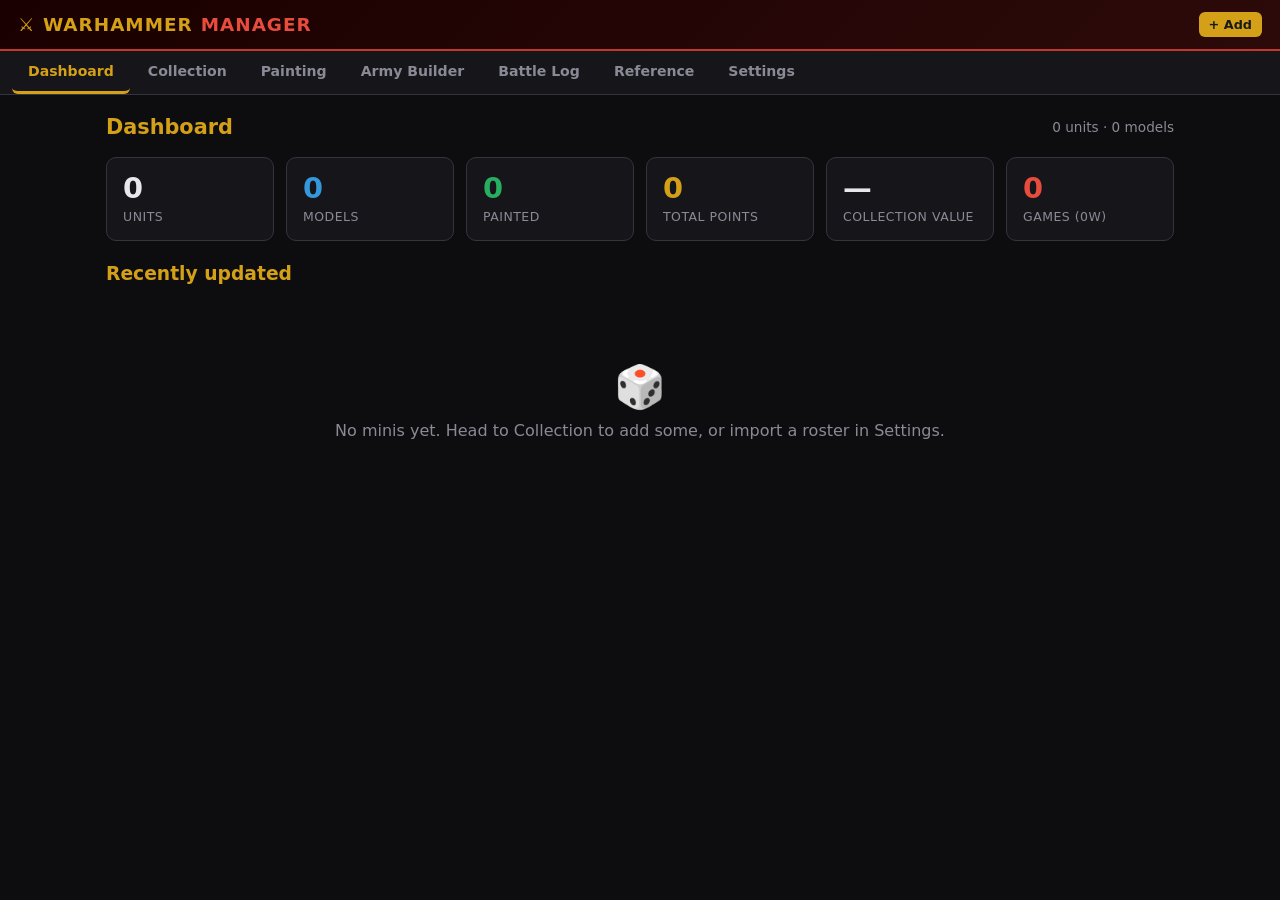
==== commit 49f5ccf4: "Add official points database (Munitorum Field Manual v4.3) Bundle 731 unit point values across all 2" ====
--- a/index.html
+++ b/index.html
@@ -17,6 +17,7 @@
   <nav class="nav" id="nav"></nav>
   <main id="view"></main>
 
+  <script src="assets/js/points-data.js"></script>
   <script src="assets/js/store.js"></script>
   <script src="assets/js/app.js"></script>
 </body>
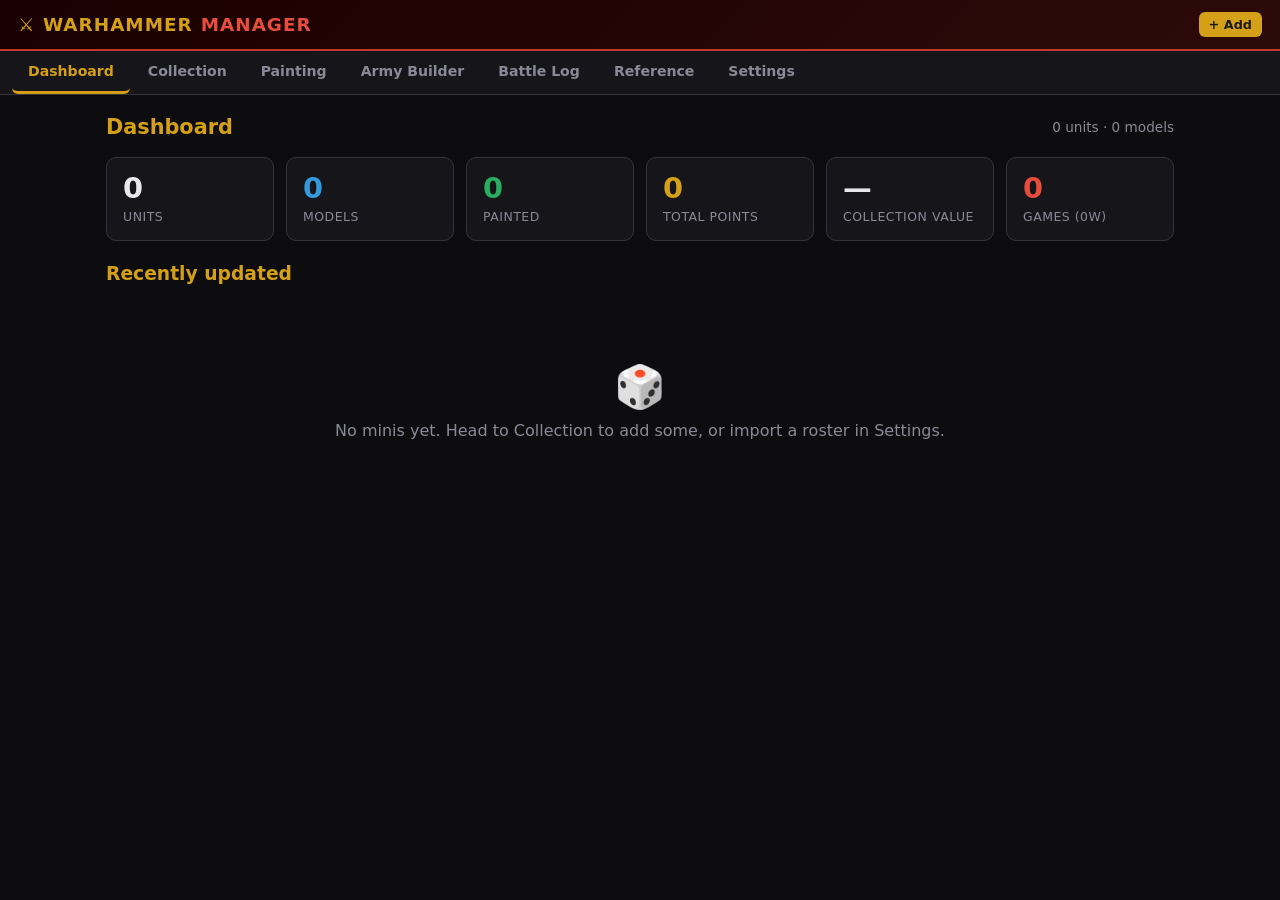
==== commit 881cf036: "Add full datasheet stats & weapon profiles from BSData Sources stat lines (M/T/Sv/W/Ld/OC) and compl" ====
--- a/index.html
+++ b/index.html
@@ -18,6 +18,7 @@
   <main id="view"></main>
 
   <script src="assets/js/points-data.js"></script>
+  <script src="assets/js/datasheet-data.js"></script>
   <script src="assets/js/store.js"></script>
   <script src="assets/js/app.js"></script>
 </body>
--- a/assets/css/styles.css
+++ b/assets/css/styles.css
@@ -197,8 +197,35 @@
 .toast { position: fixed; bottom: 20px; left: 50%; transform: translateX(-50%); background: var(--surface3); border: 1px solid var(--border); color: var(--text); padding: 10px 18px; border-radius: 8px; box-shadow: var(--shadow); z-index: 300; font-size: 0.88rem; opacity: 0; transition: opacity 0.3s, transform 0.3s; pointer-events: none; }
 .toast.show { opacity: 1; transform: translateX(-50%) translateY(-4px); }
 
+/* ---------- Datasheet card (reference view) ---------- */
+.ds-card { background: var(--surface); border: 1px solid var(--border); border-radius: var(--radius); padding: 14px; margin-bottom: 12px; }
+.ds-card:hover { border-color: #555; }
+.ds-card-head { display: flex; justify-content: space-between; align-items: flex-start; gap: 8px; margin-bottom: 10px; }
+.pts-chip { background: var(--surface3); border: 1px solid var(--gold); color: var(--gold); border-radius: 12px; padding: 2px 9px; font-size: 0.8rem; font-weight: 700; }
+
+/* ---------- Stat block ---------- */
+.stat-block { display: flex; gap: 2px; margin-bottom: 10px; }
+.sb-cell { flex: 1; background: var(--surface2); border: 1px solid var(--border); border-radius: 5px; padding: 5px 3px; text-align: center; min-width: 38px; }
+.sb-val { font-size: 1rem; font-weight: 800; color: var(--text); line-height: 1.1; }
+.sb-key { font-size: 0.62rem; color: var(--gold); text-transform: uppercase; font-weight: 700; letter-spacing: 0.3px; margin-top: 2px; }
+
+/* ---------- Weapon table ---------- */
+.weapons-section { margin-bottom: 8px; overflow-x: auto; }
+.weapons-table { width: 100%; border-collapse: collapse; font-size: 0.8rem; }
+.weapons-table th { color: var(--muted); font-size: 0.68rem; text-transform: uppercase; letter-spacing: 0.4px; padding: 4px 6px; border-bottom: 1px solid var(--border); white-space: nowrap; }
+.weapons-table td { padding: 4px 6px; border-bottom: 1px solid #2a2a3244; white-space: nowrap; }
+.weapons-table tr:last-child td { border-bottom: none; }
+.weapons-table tr.wep-melee .wep-name { color: var(--accent2); }
+.weapons-table tr.wep-ranged .wep-name { color: var(--blue); }
+.wep-name { font-weight: 600; }
+.wep-type { font-size: 0.66rem; color: var(--muted); margin-left: 4px; border: 1px solid var(--border); border-radius: 6px; padding: 1px 4px; }
+.wep-abil { color: var(--muted); font-size: 0.75rem; white-space: normal; max-width: 180px; }
+
 @media (max-width: 560px) {
   .brand { font-size: 0.95rem; }
   .grid { grid-template-columns: 1fr; }
   main { padding: 16px 12px 50px; }
-}
+  .stat-block { gap: 1px; }
+  .sb-cell { min-width: 30px; padding: 4px 2px; }
+  .sb-val { font-size: 0.85rem; }
+}
